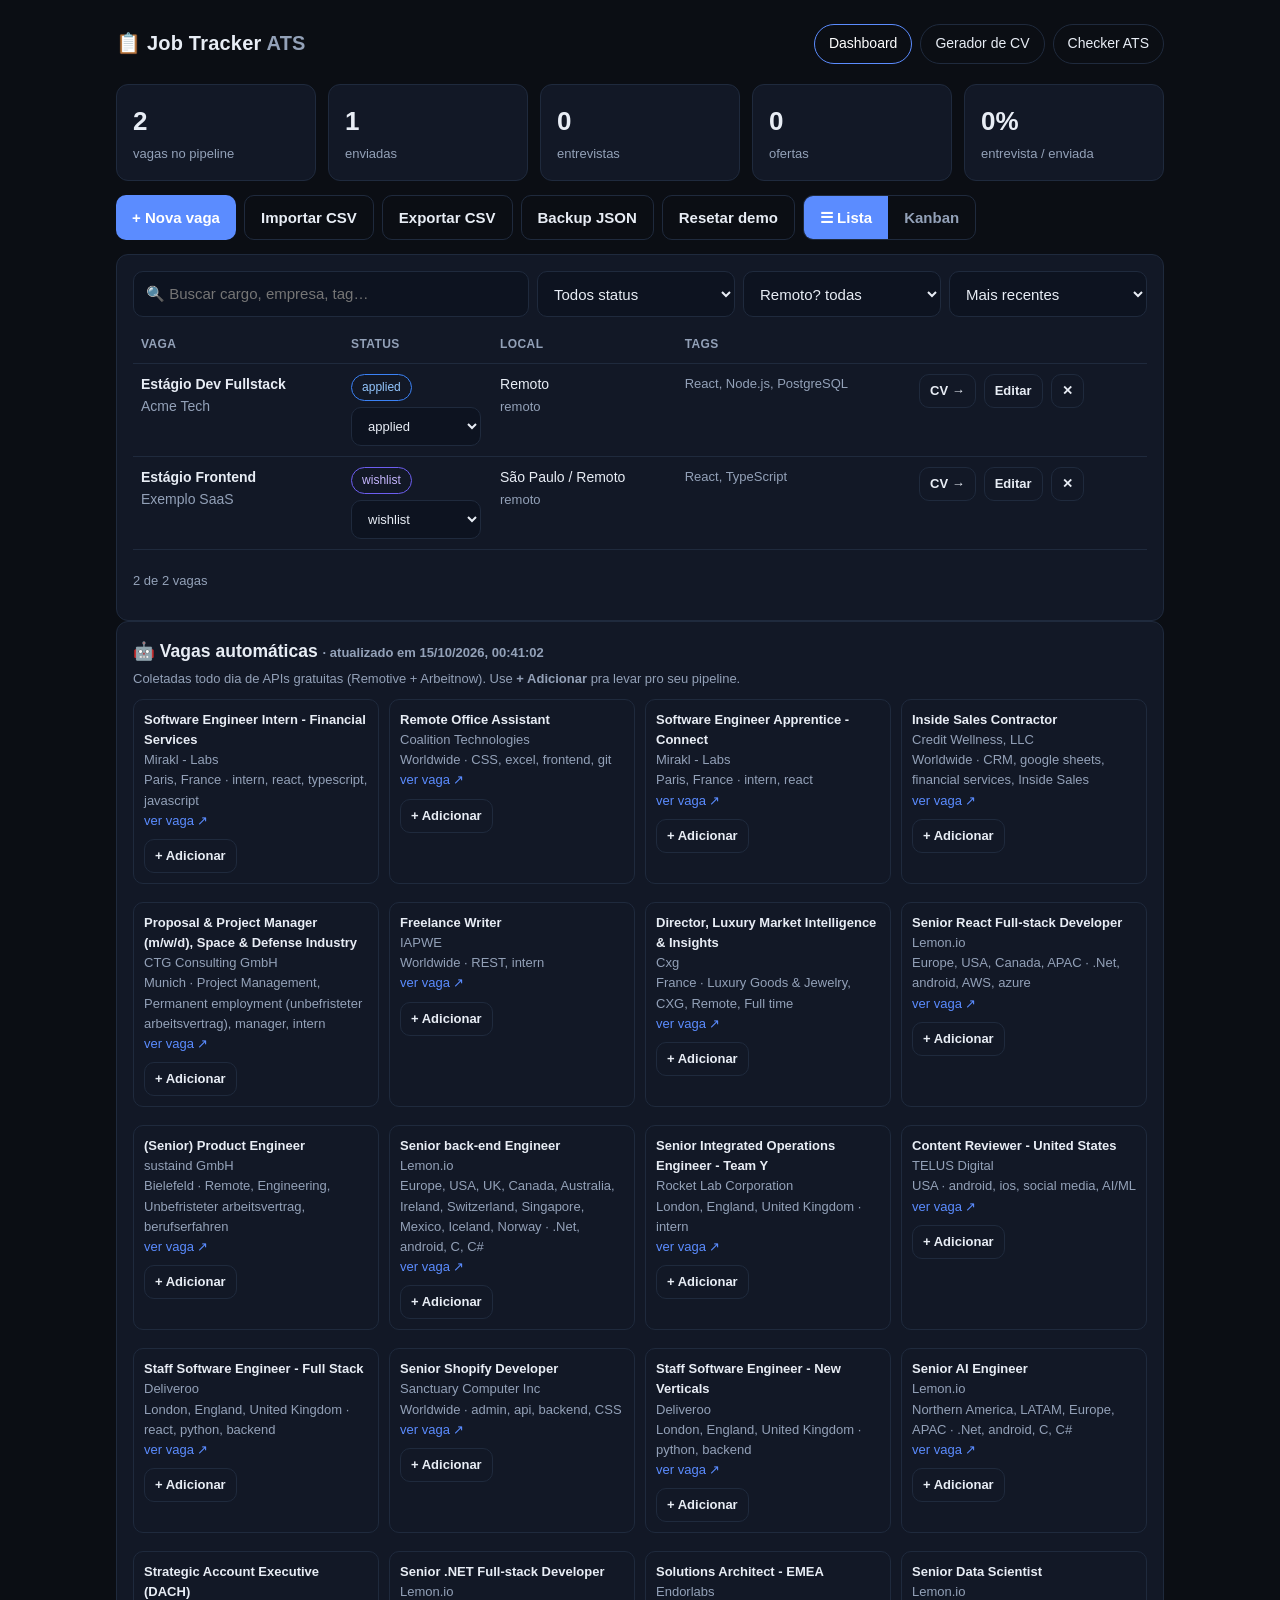
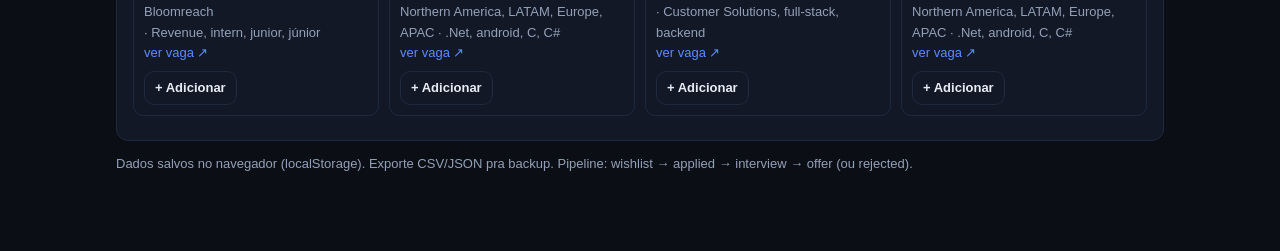
==== index.html @ 481e4ed4 "feat: pipeline de vagas + CV ATS + checker + scraper automático (demo, sem dados pessoais)" ====
<!doctype html>
<html lang="pt-BR">
<head>
<meta charset="utf-8"><meta name="viewport" content="width=device-width,initial-scale=1">
<title>Job Tracker ATS — Dashboard</title>
<link rel="stylesheet" href="assets/css/style.css">
</head>
<body>
<div class="wrap">
<header class="top">
  <div class="brand">📋 Job Tracker <span class="muted">ATS</span></div>
  <nav><a class="active" href="index.html">Dashboard</a><a href="builder.html">Gerador de CV</a><a href="checker.html">Checker ATS</a></nav>
</header>

<div class="grid stats" id="stats"></div>

<div class="toolbar">
  <button id="btnNew">+ Nova vaga</button>
  <button class="ghost" id="btnCSV">Importar CSV</button>
  <button class="ghost" id="btnExpCSV">Exportar CSV</button>
  <button class="ghost" id="btnExpJSON">Backup JSON</button>
  <button class="ghost" id="btnReset">Resetar demo</button>
  <span class="view-toggle"><button id="vList">☰ Lista</button><button id="vKanban">Kanban</button></span>
  <input type="file" id="fileCSV" accept=".csv" hidden>
</div>

<div class="card">
  <div class="filters">
    <input id="fSearch" placeholder="🔍 Buscar cargo, empresa, tag…">
    <select id="fStatus"><option value="">Todos status</option><option value="wishlist">Wishlist</option><option value="applied">Enviadas</option><option value="interview">Entrevista</option><option value="offer">Oferta</option><option value="rejected">Rejeitada</option></select>
    <select id="fRemote"><option value="">Remoto? todas</option><option value="yes">Só remoto</option><option value="no">Só presencial</option></select>
    <select id="fSort"><option value="new">Mais recentes</option><option value="company">Empresa A–Z</option><option value="status">Por status</option></select>
  </div>
  <div style="overflow-x:auto;margin-top:8px" id="listWrap">
  <table><thead><tr><th>Vaga</th><th>Status</th><th>Local</th><th>Tags</th><th></th></tr></thead>
  <tbody id="rows"></tbody></table>
  </div>
  <div class="kanban" id="kanban" hidden></div>
  <p class="muted small" id="count"></p>
</div>

<div class="card" id="autoJobs" hidden>
  <h3 style="margin:0 0 4px">🤖 Vagas automáticas <span class="muted small" id="autoJobsUpdated"></span></h3>
  <p class="muted small" style="margin:0 0 10px">Coletadas todo dia de APIs gratuitas (Remotive + Arbeitnow). Use <b>+ Adicionar</b> pra levar pro seu pipeline.</p>
  <div id="autoJobsList" style="display:grid;grid-template-columns:repeat(auto-fill,minmax(240px,1fr));gap:10px"></div>
</div>

<p class="muted small">Dados salvos no navegador (localStorage). Exporte CSV/JSON pra backup. Pipeline: wishlist → applied → interview → offer (ou rejected).</p>
</div>

<dialog id="modal"><form method="dialog" id="jobForm">
  <h3 id="mTitle">Nova vaga</h3>
  <input id="mJobTitle" placeholder="Cargo *" required>
  <div class="two"><input id="mCompany" placeholder="Empresa *"><input id="mLocation" placeholder="Local (ex.: Remoto)"></div>
  <div class="two">
    <select id="mStatus"><option value="wishlist">wishlist</option><option value="applied">applied</option><option value="interview">interview</option><option value="offer">offer</option><option value="rejected">rejected</option></select>
    <select id="mRemote"><option value="yes">Remoto</option><option value="no">Presencial/Híbrido</option></select>
  </div>
  <input id="mUrl" placeholder="Link da vaga (https://…)">
  <input id="mTags" placeholder="Tags separadas por vírgula (React, Node, SQL)">
  <div class="two"><input id="mApplied" type="date"><input id="mNotes" placeholder="Notas"></div>
  <div class="row"><button value="default" id="mSave">Salvar</button><button class="ghost" value="cancel" formnovalidate>Cancelar</button></div>
</form></dialog>

<script src="assets/js/store.js"></script>
<script src="assets/js/dashboard.js"></script>
</body>
</html>
---- assets/css/style.css ----
:root{
  --bg:#0b0e14; --card:#121826; --border:#1f2a3d; --fg:#e8edf5; --muted:#93a1b8;
  --accent:#5b8cff; --green:#34d399; --yellow:#fbbf24; --red:#f87171;
  --radius:12px; --max:1080px;
}
*{box-sizing:border-box}
body{margin:0;background:var(--bg);color:var(--fg);font:15px/1.55 -apple-system,"Segoe UI",Roboto,Inter,Arial,sans-serif}
a{color:var(--accent);text-decoration:none}
.wrap{max-width:var(--max);margin:0 auto;padding:24px 16px 64px}
header.top{display:flex;gap:12px;align-items:center;justify-content:space-between;flex-wrap:wrap;margin-bottom:20px}
.brand{font-weight:800;font-size:20px;letter-spacing:.2px}
nav{display:flex;gap:8px;flex-wrap:wrap}
nav a{padding:8px 14px;border:1px solid var(--border);border-radius:999px;color:var(--fg);font-size:14px}
nav a.active,nav a:hover{border-color:var(--accent);color:#fff}
.grid{display:grid;gap:12px}
.stats{grid-template-columns:repeat(auto-fit,minmax(150px,1fr))}
.card{background:var(--card);border:1px solid var(--border);border-radius:var(--radius);padding:16px}
.stat b{font-size:26px;display:block}
.stat span{color:var(--muted);font-size:13px}
.row{display:flex;gap:8px;flex-wrap:wrap;align-items:center}
input,select,textarea{background:#0d1320;border:1px solid var(--border);color:var(--fg);border-radius:10px;padding:10px 12px;font:inherit;width:100%}
input:focus,select:focus,textarea:focus{outline:1px solid var(--accent);border-color:var(--accent)}
button{background:var(--accent);border:0;color:#fff;border-radius:10px;padding:10px 16px;font:inherit;font-weight:600;cursor:pointer}
button.ghost{background:transparent;border:1px solid var(--border);color:var(--fg)}
button.small{padding:6px 10px;font-size:13px}
table{width:100%;border-collapse:collapse;font-size:14px}
th,td{text-align:left;padding:10px 8px;border-bottom:1px solid var(--border);vertical-align:top}
th{color:var(--muted);font-weight:600;font-size:12px;text-transform:uppercase;letter-spacing:.4px}
.pill{display:inline-block;padding:3px 10px;border-radius:999px;font-size:12px;border:1px solid var(--border)}
.p-wishlist{color:#c4b5fd;border-color:#6d5ef0}.p-applied{color:#93c5fd;border-color:#3b82f6}
.p-interview{color:#fcd34d;border-color:#b45309}.p-offer{color:#6ee7b7;border-color:#059669}
.p-rejected{color:#fca5a5;border-color:#dc2626}
.filters{display:grid;grid-template-columns:2fr 1fr 1fr 1fr;gap:8px}
@media(max-width:720px){.filters{grid-template-columns:1fr 1fr}}
.toolbar{display:flex;gap:8px;flex-wrap:wrap;margin:14px 0}
dialog{background:var(--card);color:var(--fg);border:1px solid var(--border);border-radius:14px;max-width:560px;width:92vw;padding:0}
dialog form{padding:20px;display:grid;gap:10px}
dialog h3{margin:0 0 4px}
.two{display:grid;grid-template-columns:1fr 1fr;gap:10px}
@media(max-width:560px){.two{grid-template-columns:1fr}}
.cols{display:grid;grid-template-columns:1fr 1fr;gap:12px}
@media(max-width:860px){.cols{grid-template-columns:1fr}}
.score{font-size:44px;font-weight:800}
.bar{height:10px;background:#0d1320;border-radius:99px;overflow:hidden;border:1px solid var(--border)}
.bar i{display:block;height:100%;background:linear-gradient(90deg,var(--red),var(--yellow),var(--green));width:0}
.fix{border-left:3px solid var(--yellow);padding:6px 10px;margin:6px 0;background:#0d1320;border-radius:0 8px 8px 0;font-size:14px}
.fix.ok{border-color:var(--green)}
.muted{color:var(--muted)} .small{font-size:13px}
/* ---- kanban ---- */
.view-toggle{display:inline-flex;border:1px solid var(--border);border-radius:10px;overflow:hidden}
.view-toggle button{border-radius:0;background:transparent;color:var(--muted);border:0}
.view-toggle button.on{background:var(--accent);color:#fff}
.kanban{display:grid;grid-template-columns:repeat(5,minmax(190px,1fr));gap:10px;overflow-x:auto;margin-top:8px}
.kcol{background:#0d1320;border:1px solid var(--border);border-radius:var(--radius);padding:10px;min-height:120px}
.kcol h4{margin:2px 2px 10px;font-size:12px;text-transform:uppercase;letter-spacing:.5px;color:var(--muted)}
.kcard{background:var(--card);border:1px solid var(--border);border-radius:10px;padding:10px;margin-bottom:8px;font-size:13px}
.kcard b{display:block}
.kcard .mv{display:flex;gap:4px;margin-top:8px;flex-wrap:wrap}
/* ---- resume preview: ATS-safe, single column, print clean ---- */
.resume{background:#fff;color:#111;border-radius:8px;padding:40px 44px;font:13.5px/1.5 Georgia,"Times New Roman",serif}
.resume h1{font-size:24px;margin:0;font-family:Arial,Helvetica,sans-serif}
.resume h2{font-size:13px;text-transform:uppercase;letter-spacing:1px;border-bottom:1px solid #333;padding-bottom:3px;margin:18px 0 8px;font-family:Arial,Helvetica,sans-serif}
.resume p,.resume li{font-size:13.5px}
.resume ul{margin:4px 0;padding-left:20px}
@media print{
  @page{margin:14mm}
  body{background:#fff} header.top,nav,.toolbar,.filters,.no-print{display:none!important}
  .wrap{max-width:none;padding:0} .card{border:0;padding:0}
  .resume{border-radius:0;padding:0}
}
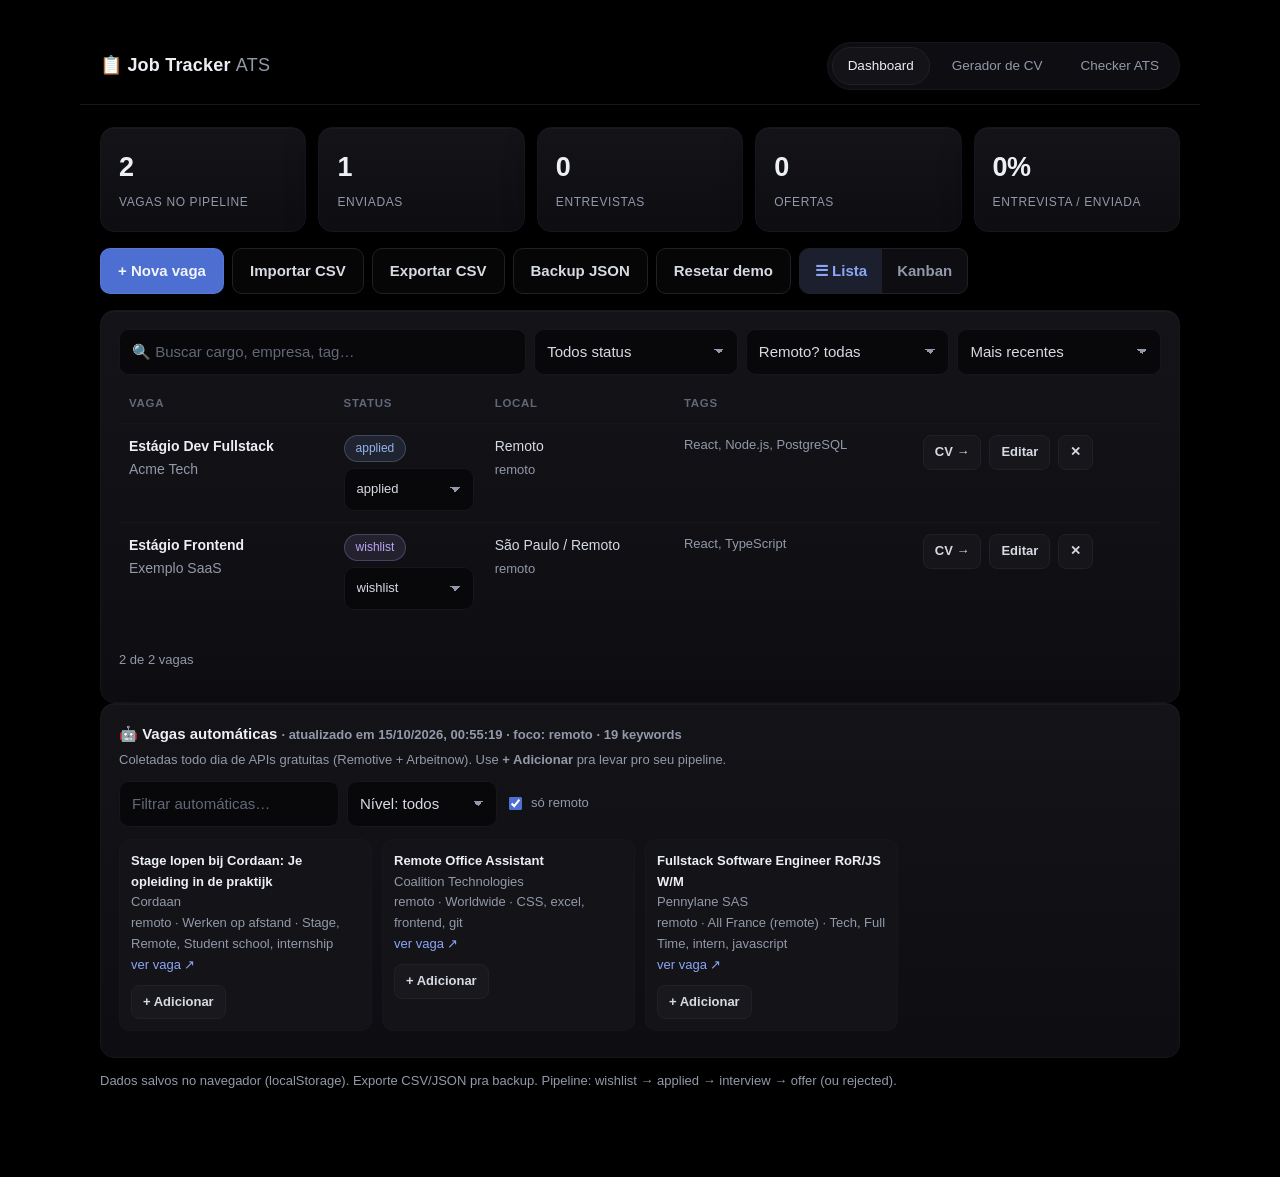
==== commit d32f5540: "feat: tema OLED + filtros configuráveis no scraper (config, excludes, remoteOnly, UI)" ====
--- a/index.html
+++ b/index.html
@@ -42,6 +42,11 @@
 <div class="card" id="autoJobs" hidden>
   <h3 style="margin:0 0 4px">🤖 Vagas automáticas <span class="muted small" id="autoJobsUpdated"></span></h3>
   <p class="muted small" style="margin:0 0 10px">Coletadas todo dia de APIs gratuitas (Remotive + Arbeitnow). Use <b>+ Adicionar</b> pra levar pro seu pipeline.</p>
+  <div class="auto-filters">
+    <input id="autoSearch" placeholder="Filtrar automáticas…" style="max-width:220px">
+    <select id="autoLevel" style="max-width:150px"><option value="">Nível: todos</option><option value="estagio">Estágio</option><option value="junior">Júnior</option><option value="outro">Outro</option></select>
+    <label class="muted small" style="display:flex;gap:6px;align-items:center"><input type="checkbox" id="autoRemote"> só remoto</label>
+  </div>
   <div id="autoJobsList" style="display:grid;grid-template-columns:repeat(auto-fill,minmax(240px,1fr));gap:10px"></div>
 </div>
 
--- a/assets/css/style.css
+++ b/assets/css/style.css
@@ -1,70 +1,110 @@
 :root{
-  --bg:#0b0e14; --card:#121826; --border:#1f2a3d; --fg:#e8edf5; --muted:#93a1b8;
-  --accent:#5b8cff; --green:#34d399; --yellow:#fbbf24; --red:#f87171;
-  --radius:12px; --max:1080px;
+  --bg:#000000; --bg-soft:#060608; --card:#0d0d12; --card-2:#131318; --inset:#08080b;
+  --border:#202028; --border-soft:#16161c; --fg:#d6dae3; --fg-strong:#eceff4;
+  --muted:#9299a9; --faint:#616878; --accent:#8ba6f5;
+  --accent-fill:#4c6fd1; --accent-fill-hi:#5a7fe3; --accent-wash:rgba(139,166,245,.12);
+  --green:#57c98d; --green-wash:rgba(87,201,141,.12);
+  --amber:#dfc08a; --amber-wash:rgba(223,192,138,.06);
+  --red:#dd7f88;   --red-wash:rgba(221,127,136,.12);
+  --violet:#b9a7f2; --violet-wash:rgba(185,167,242,.12);
+  --blue:#93b4e8;  --blue-wash:rgba(147,180,232,.12);
+  --radius:14px; --max:1120px; --ease:cubic-bezier(.2,.7,.3,1);
 }
 *{box-sizing:border-box}
-body{margin:0;background:var(--bg);color:var(--fg);font:15px/1.55 -apple-system,"Segoe UI",Roboto,Inter,Arial,sans-serif}
-a{color:var(--accent);text-decoration:none}
-.wrap{max-width:var(--max);margin:0 auto;padding:24px 16px 64px}
-header.top{display:flex;gap:12px;align-items:center;justify-content:space-between;flex-wrap:wrap;margin-bottom:20px}
-.brand{font-weight:800;font-size:20px;letter-spacing:.2px}
-nav{display:flex;gap:8px;flex-wrap:wrap}
-nav a{padding:8px 14px;border:1px solid var(--border);border-radius:999px;color:var(--fg);font-size:14px}
-nav a.active,nav a:hover{border-color:var(--accent);color:#fff}
+html{color-scheme:dark}
+body{margin:0;background:var(--bg);color:var(--fg);font:15px/1.6 -apple-system,BlinkMacSystemFont,"Segoe UI",Roboto,Inter,Arial,sans-serif;-webkit-font-smoothing:antialiased}
+::selection{background:rgba(139,166,245,.28)}
+a{color:var(--accent);text-decoration:none;transition:color .18s var(--ease)}
+a:hover{color:#b3c6fa}
+.wrap{max-width:var(--max);margin:0 auto;padding:28px 20px 72px}
+header.top{position:sticky;top:0;z-index:20;display:flex;gap:14px;align-items:center;justify-content:space-between;flex-wrap:wrap;margin:0 -20px 22px;padding:14px 20px;background:rgba(0,0,0,.72);backdrop-filter:blur(14px);-webkit-backdrop-filter:blur(14px);border-bottom:1px solid var(--border-soft)}
+.brand{font-weight:700;font-size:18px;letter-spacing:.2px;color:var(--fg-strong)}
+.brand .muted{font-weight:500}
+nav{display:flex;gap:6px;flex-wrap:wrap;background:var(--card);border:1px solid var(--border-soft);border-radius:999px;padding:4px}
+nav a{padding:7px 15px;border-radius:999px;color:var(--muted);font-size:13.5px;font-weight:500;border:1px solid transparent}
+nav a:hover{color:var(--fg-strong)}
+nav a.active{color:var(--fg-strong);background:var(--card-2);border-color:var(--border)}
 .grid{display:grid;gap:12px}
 .stats{grid-template-columns:repeat(auto-fit,minmax(150px,1fr))}
-.card{background:var(--card);border:1px solid var(--border);border-radius:var(--radius);padding:16px}
-.stat b{font-size:26px;display:block}
-.stat span{color:var(--muted);font-size:13px}
+.card{background:linear-gradient(180deg,var(--card-2),var(--card));border:1px solid var(--border-soft);border-radius:var(--radius);padding:18px;box-shadow:0 1px 0 rgba(255,255,255,.03) inset,0 12px 32px rgba(0,0,0,.45)}
+.stat{transition:border-color .2s var(--ease),transform .2s var(--ease)}
+.stat:hover{border-color:var(--border);transform:translateY(-1px)}
+.stat b{font-size:27px;font-weight:700;color:var(--fg-strong);font-variant-numeric:tabular-nums;letter-spacing:-.5px;display:block}
+.stat span{color:var(--muted);font-size:12px;text-transform:uppercase;letter-spacing:.6px}
 .row{display:flex;gap:8px;flex-wrap:wrap;align-items:center}
-input,select,textarea{background:#0d1320;border:1px solid var(--border);color:var(--fg);border-radius:10px;padding:10px 12px;font:inherit;width:100%}
-input:focus,select:focus,textarea:focus{outline:1px solid var(--accent);border-color:var(--accent)}
-button{background:var(--accent);border:0;color:#fff;border-radius:10px;padding:10px 16px;font:inherit;font-weight:600;cursor:pointer}
-button.ghost{background:transparent;border:1px solid var(--border);color:var(--fg)}
-button.small{padding:6px 10px;font-size:13px}
+input,select,textarea{background:var(--inset);border:1px solid var(--border-soft);color:var(--fg);border-radius:10px;padding:10px 12px;font:inherit;width:100%;transition:border-color .18s var(--ease),box-shadow .18s var(--ease),background .18s var(--ease)}
+input::placeholder,textarea::placeholder{color:var(--faint)}
+input:hover,select:hover,textarea:hover{border-color:var(--border)}
+input:focus,select:focus,textarea:focus{outline:none;border-color:rgba(139,166,245,.55);box-shadow:0 0 0 3px rgba(139,166,245,.16);background:#0a0a0e}
+select{appearance:none;background-image:linear-gradient(45deg,transparent 50%,var(--muted) 50%),linear-gradient(135deg,var(--muted) 50%,transparent 50%);background-position:calc(100% - 18px) 50%,calc(100% - 13px) 50%;background-size:5px 5px;background-repeat:no-repeat;padding-right:30px}
+button{background:var(--accent-fill);border:1px solid rgba(255,255,255,.06);color:#f2f4fa;border-radius:10px;padding:10px 17px;font:inherit;font-weight:600;cursor:pointer;transition:background .18s var(--ease),transform .12s var(--ease),box-shadow .18s var(--ease),border-color .18s var(--ease)}
+button:hover{background:var(--accent-fill-hi);box-shadow:0 4px 18px rgba(76,111,209,.35)}
+button:active{transform:scale(.98)}
+button.ghost{background:rgba(255,255,255,.025);border:1px solid var(--border);color:var(--fg)}
+button.ghost:hover{background:rgba(255,255,255,.06);border-color:#2c2c36;box-shadow:none;color:var(--fg-strong)}
+button.small{padding:6px 11px;font-size:13px;border-radius:8px}
+button:disabled{opacity:.35;cursor:default;transform:none;box-shadow:none}
+button:focus-visible,input:focus-visible,select:focus-visible,a:focus-visible{outline:2px solid rgba(139,166,245,.6);outline-offset:2px}
 table{width:100%;border-collapse:collapse;font-size:14px}
-th,td{text-align:left;padding:10px 8px;border-bottom:1px solid var(--border);vertical-align:top}
-th{color:var(--muted);font-weight:600;font-size:12px;text-transform:uppercase;letter-spacing:.4px}
-.pill{display:inline-block;padding:3px 10px;border-radius:999px;font-size:12px;border:1px solid var(--border)}
-.p-wishlist{color:#c4b5fd;border-color:#6d5ef0}.p-applied{color:#93c5fd;border-color:#3b82f6}
-.p-interview{color:#fcd34d;border-color:#b45309}.p-offer{color:#6ee7b7;border-color:#059669}
-.p-rejected{color:#fca5a5;border-color:#dc2626}
+th,td{text-align:left;padding:11px 10px;border-bottom:1px solid var(--border-soft);vertical-align:top}
+tbody tr{transition:background .15s var(--ease)}
+tbody tr:hover{background:rgba(255,255,255,.022)}
+tbody tr:last-child td{border-bottom:0}
+th{color:var(--faint);font-weight:600;font-size:11.5px;text-transform:uppercase;letter-spacing:.7px}
+td b{color:var(--fg-strong);font-weight:600}
+.pill{display:inline-block;padding:3px 11px;border-radius:999px;font-size:12px;font-weight:500;border:1px solid transparent;white-space:nowrap}
+.p-wishlist{color:var(--violet);background:var(--violet-wash);border-color:rgba(185,167,242,.25)}.p-applied{color:var(--blue);background:var(--blue-wash);border-color:rgba(147,180,232,.25)}
+.p-interview{color:var(--amber);background:var(--amber-wash);border-color:rgba(223,192,138,.25)}.p-offer{color:var(--green);background:var(--green-wash);border-color:rgba(87,201,141,.25)}
+.p-rejected{color:var(--red);background:var(--red-wash);border-color:rgba(221,127,136,.25)}
 .filters{display:grid;grid-template-columns:2fr 1fr 1fr 1fr;gap:8px}
 @media(max-width:720px){.filters{grid-template-columns:1fr 1fr}}
-.toolbar{display:flex;gap:8px;flex-wrap:wrap;margin:14px 0}
-dialog{background:var(--card);color:var(--fg);border:1px solid var(--border);border-radius:14px;max-width:560px;width:92vw;padding:0}
-dialog form{padding:20px;display:grid;gap:10px}
-dialog h3{margin:0 0 4px}
+.toolbar{display:flex;gap:8px;flex-wrap:wrap;margin:16px 0;align-items:center}
+dialog{background:var(--card-2);color:var(--fg);border:1px solid var(--border);border-radius:16px;max-width:560px;width:92vw;padding:0;box-shadow:0 24px 80px rgba(0,0,0,.7)}
+dialog::backdrop{background:rgba(0,0,0,.65);backdrop-filter:blur(3px)}
+dialog form{padding:22px;display:grid;gap:10px}
+dialog h3{margin:0 0 4px;color:var(--fg-strong)}
 .two{display:grid;grid-template-columns:1fr 1fr;gap:10px}
 @media(max-width:560px){.two{grid-template-columns:1fr}}
 .cols{display:grid;grid-template-columns:1fr 1fr;gap:12px}
 @media(max-width:860px){.cols{grid-template-columns:1fr}}
-.score{font-size:44px;font-weight:800}
-.bar{height:10px;background:#0d1320;border-radius:99px;overflow:hidden;border:1px solid var(--border)}
-.bar i{display:block;height:100%;background:linear-gradient(90deg,var(--red),var(--yellow),var(--green));width:0}
-.fix{border-left:3px solid var(--yellow);padding:6px 10px;margin:6px 0;background:#0d1320;border-radius:0 8px 8px 0;font-size:14px}
-.fix.ok{border-color:var(--green)}
+.score{font-size:46px;font-weight:700;color:var(--fg-strong);letter-spacing:-1px;font-variant-numeric:tabular-nums}
+.bar{height:8px;background:var(--inset);border-radius:99px;overflow:hidden;border:1px solid var(--border-soft)}
+.bar i{display:block;height:100%;background:linear-gradient(90deg,#8a5f63,var(--amber),var(--green));width:0;transition:width .5s var(--ease);border-radius:99px}
+.fix{border-left:3px solid var(--amber);padding:8px 12px;margin:7px 0;background:rgba(223,192,138,.06);border-radius:0 9px 9px 0;font-size:13.5px;color:var(--fg)}
+.fix.ok{border-color:var(--green);background:var(--green-wash)}
 .muted{color:var(--muted)} .small{font-size:13px}
+.auto-filters{display:flex;gap:8px;flex-wrap:wrap;align-items:center;margin:0 0 12px}
+.auto-filters input[type="checkbox"]{width:auto;accent-color:var(--accent-fill)}
+h3{color:var(--fg-strong);font-size:15px}
+h4{color:var(--fg-strong);font-size:14px;margin:16px 0 6px}
 /* ---- kanban ---- */
-.view-toggle{display:inline-flex;border:1px solid var(--border);border-radius:10px;overflow:hidden}
-.view-toggle button{border-radius:0;background:transparent;color:var(--muted);border:0}
-.view-toggle button.on{background:var(--accent);color:#fff}
-.kanban{display:grid;grid-template-columns:repeat(5,minmax(190px,1fr));gap:10px;overflow-x:auto;margin-top:8px}
-.kcol{background:#0d1320;border:1px solid var(--border);border-radius:var(--radius);padding:10px;min-height:120px}
-.kcol h4{margin:2px 2px 10px;font-size:12px;text-transform:uppercase;letter-spacing:.5px;color:var(--muted)}
-.kcard{background:var(--card);border:1px solid var(--border);border-radius:10px;padding:10px;margin-bottom:8px;font-size:13px}
-.kcard b{display:block}
-.kcard .mv{display:flex;gap:4px;margin-top:8px;flex-wrap:wrap}
+.view-toggle{display:inline-flex;border:1px solid var(--border);border-radius:10px;overflow:hidden;background:var(--card)}
+.view-toggle button{border-radius:0;background:transparent;color:var(--muted);border:0;box-shadow:none;padding:10px 15px}
+.view-toggle button:hover{background:rgba(255,255,255,.04);color:var(--fg)}
+.view-toggle button.on{background:var(--accent-wash);color:var(--accent)}
+.kanban{display:grid;grid-template-columns:repeat(5,minmax(200px,1fr));gap:10px;overflow-x:auto;margin-top:10px;padding-bottom:6px}
+.kcol{background:var(--bg-soft);border:1px solid var(--border-soft);border-radius:var(--radius);padding:10px;min-height:130px}
+.kcol h4{margin:2px 2px 10px;font-size:11.5px;text-transform:uppercase;letter-spacing:.7px;color:var(--faint)}
+.kcard{background:var(--card-2);border:1px solid var(--border-soft);border-radius:11px;padding:11px;margin-bottom:8px;font-size:13px;transition:border-color .18s var(--ease),transform .18s var(--ease),box-shadow .18s var(--ease)}
+.kcard:hover{border-color:var(--border);transform:translateY(-1px);box-shadow:0 8px 22px rgba(0,0,0,.5)}
+.kcard b{display:block;color:var(--fg-strong);font-weight:600}
+.kcard .mv{display:flex;gap:4px;margin-top:9px;flex-wrap:wrap}
 /* ---- resume preview: ATS-safe, single column, print clean ---- */
-.resume{background:#fff;color:#111;border-radius:8px;padding:40px 44px;font:13.5px/1.5 Georgia,"Times New Roman",serif}
-.resume h1{font-size:24px;margin:0;font-family:Arial,Helvetica,sans-serif}
-.resume h2{font-size:13px;text-transform:uppercase;letter-spacing:1px;border-bottom:1px solid #333;padding-bottom:3px;margin:18px 0 8px;font-family:Arial,Helvetica,sans-serif}
+.resume{background:#fff;color:#161616;border-radius:8px;padding:40px 44px;font:13.5px/1.5 Georgia,"Times New Roman",serif;box-shadow:0 20px 60px rgba(0,0,0,.6)}
+.resume h1{font-size:24px;margin:0;font-family:Arial,Helvetica,sans-serif;color:#000}
+.resume h2{font-size:13px;text-transform:uppercase;letter-spacing:1px;border-bottom:1px solid #333;padding-bottom:3px;margin:18px 0 8px;font-family:Arial,Helvetica,sans-serif;color:#000}
 .resume p,.resume li{font-size:13.5px}
 .resume ul{margin:4px 0;padding-left:20px}
+::-webkit-scrollbar{width:10px;height:10px}
+::-webkit-scrollbar-track{background:transparent}
+::-webkit-scrollbar-thumb{background:#23232c;border-radius:99px;border:2px solid #000}
+::-webkit-scrollbar-thumb:hover{background:#2e2e38}
 @media print{
   @page{margin:14mm}
   body{background:#fff} header.top,nav,.toolbar,.filters,.no-print{display:none!important}
-  .wrap{max-width:none;padding:0} .card{border:0;padding:0}
-  .resume{border-radius:0;padding:0}
+  .wrap{max-width:none;padding:0} .card{border:0;padding:0;box-shadow:none;background:#fff}
+  .resume{border-radius:0;padding:0;box-shadow:none}
 }
+@media (prefers-reduced-motion:reduce){
+  *,*::before,*::after{transition:none!important;animation:none!important}
+}
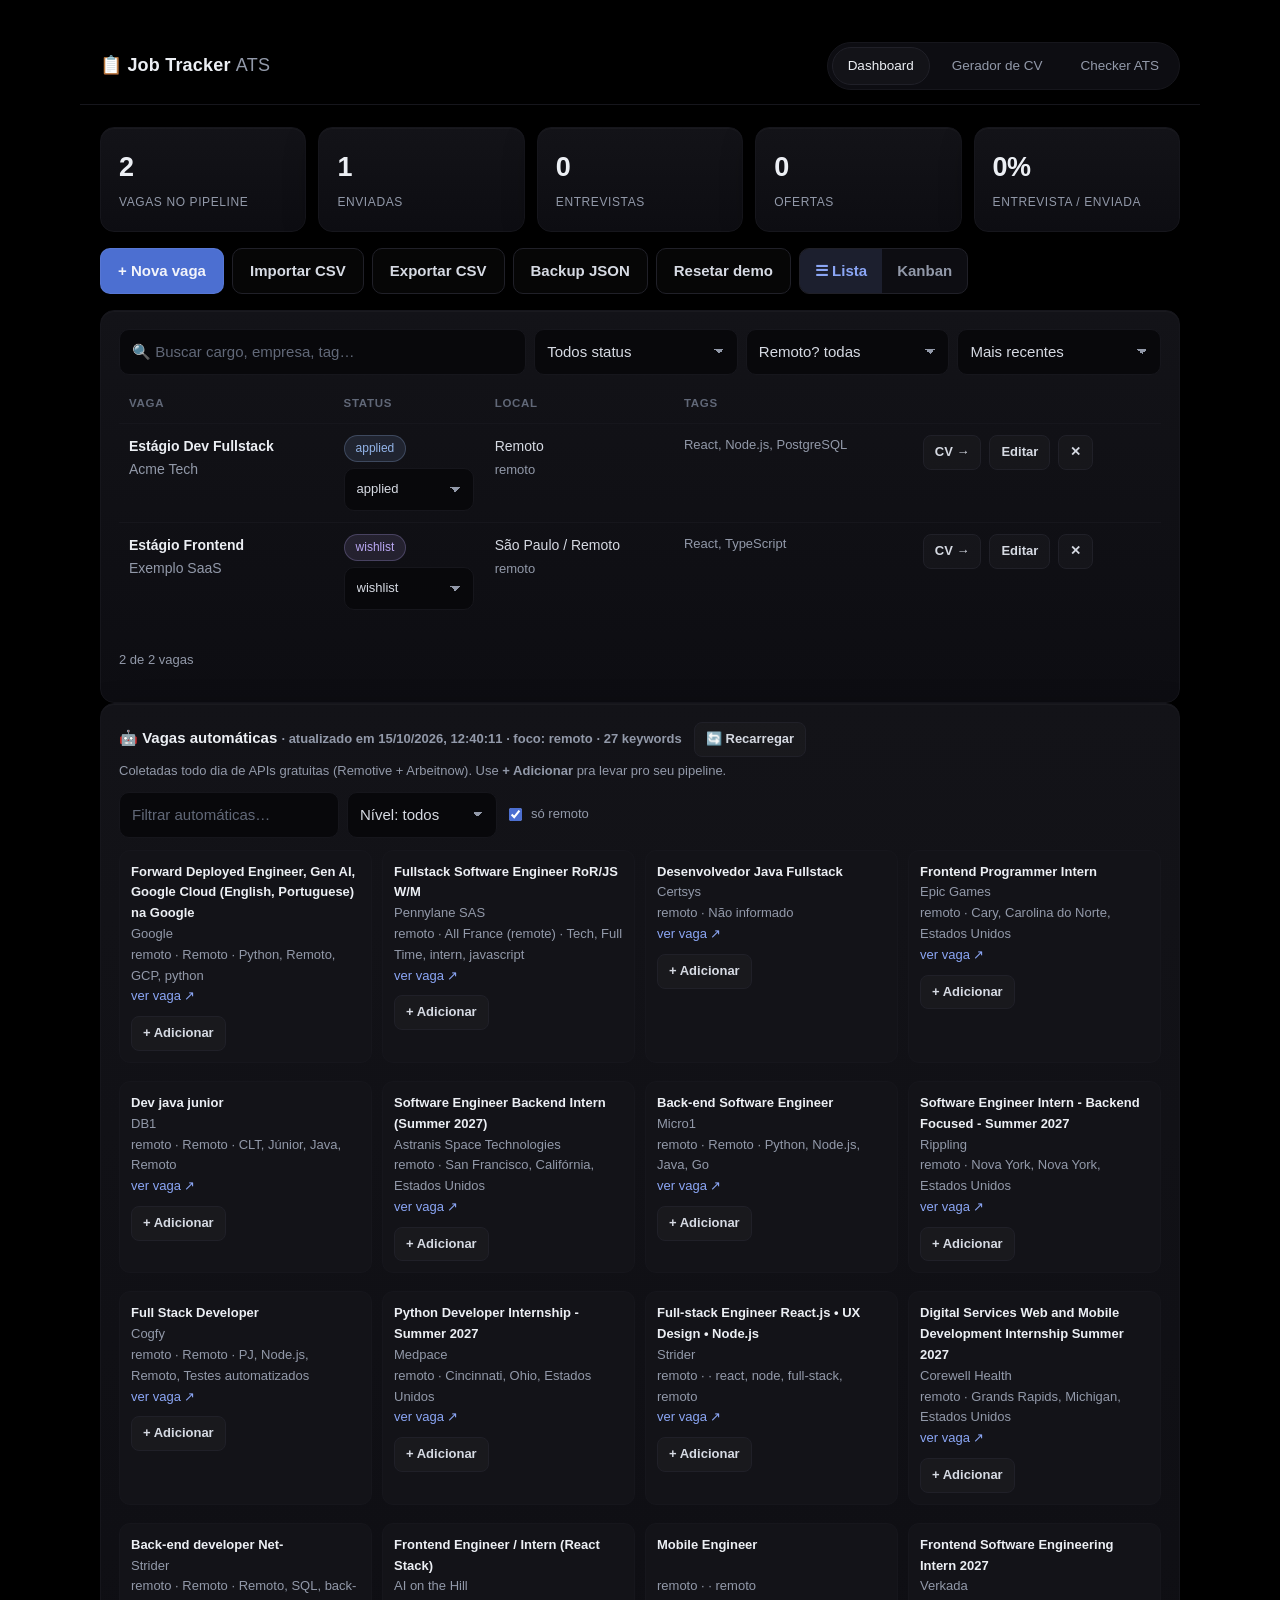
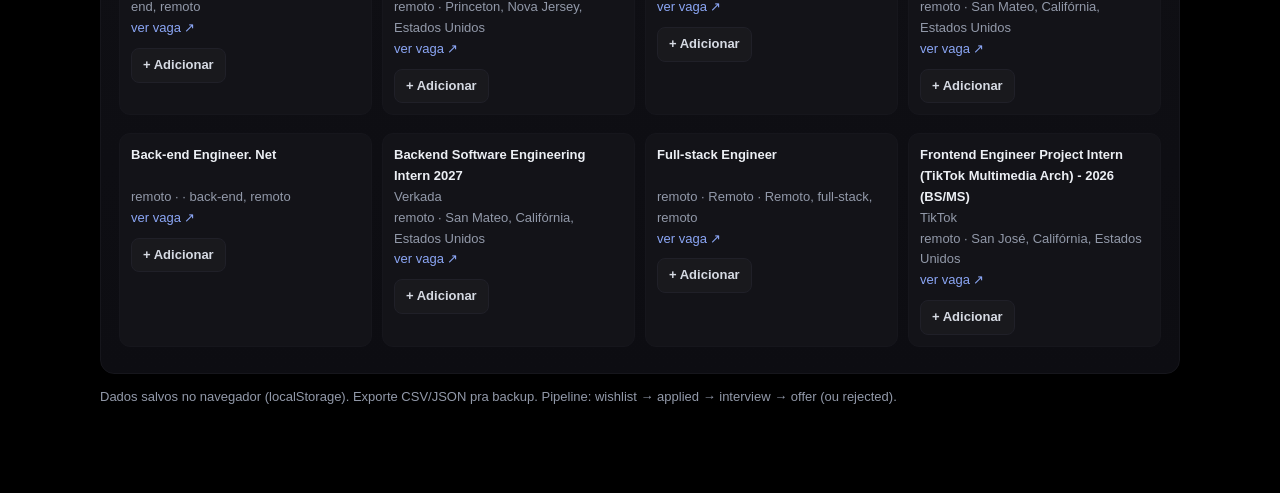
==== commit 056ebde9: "feat: botao Recarregar automaticas + run-scrape.cmd + Task Scheduler diaria" ====
--- a/index.html
+++ b/index.html
@@ -40,7 +40,8 @@
 </div>
 
 <div class="card" id="autoJobs" hidden>
-  <h3 style="margin:0 0 4px">🤖 Vagas automáticas <span class="muted small" id="autoJobsUpdated"></span></h3>
+  <h3 style="margin:0 0 4px">🤖 Vagas automáticas <span class="muted small" id="autoJobsUpdated"></span>
+    <button class="ghost small" id="btnRefreshAuto" style="margin-left:8px">🔄 Recarregar</button></h3>
   <p class="muted small" style="margin:0 0 10px">Coletadas todo dia de APIs gratuitas (Remotive + Arbeitnow). Use <b>+ Adicionar</b> pra levar pro seu pipeline.</p>
   <div class="auto-filters">
     <input id="autoSearch" placeholder="Filtrar automáticas…" style="max-width:220px">
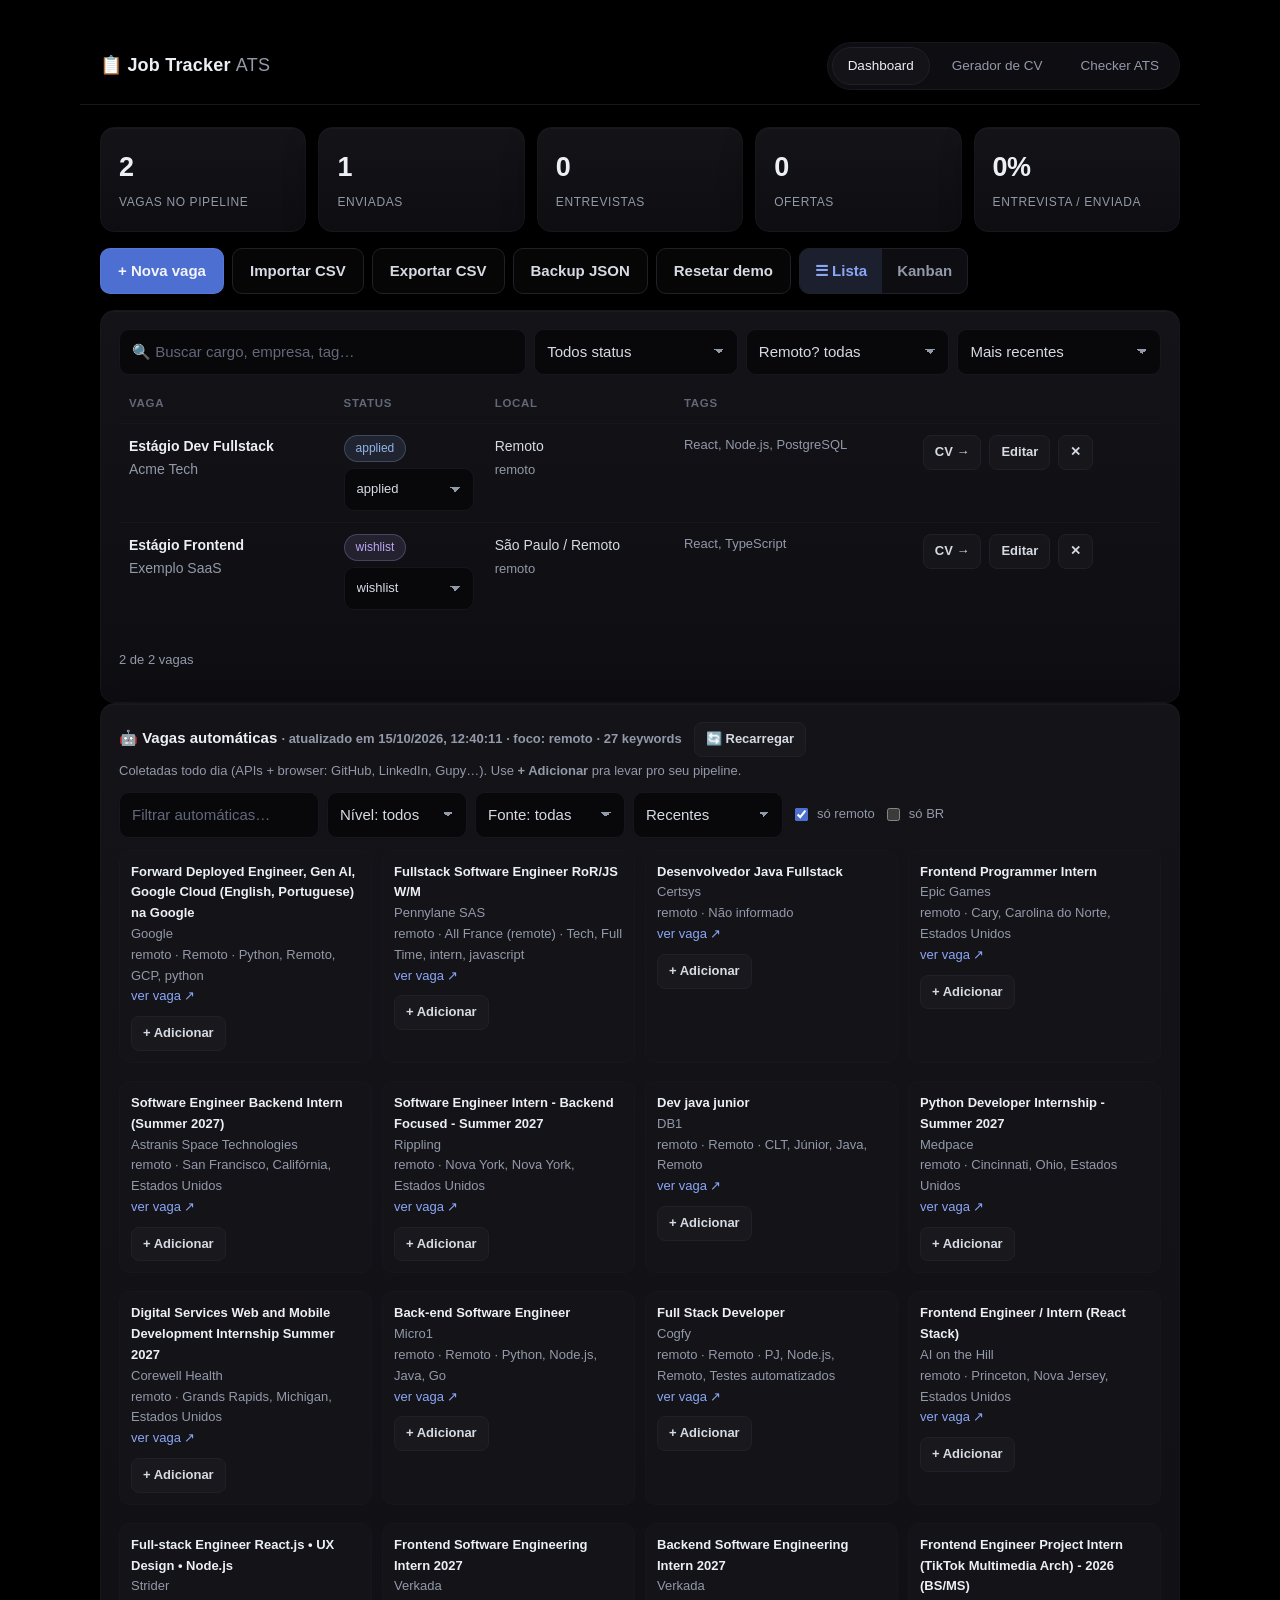
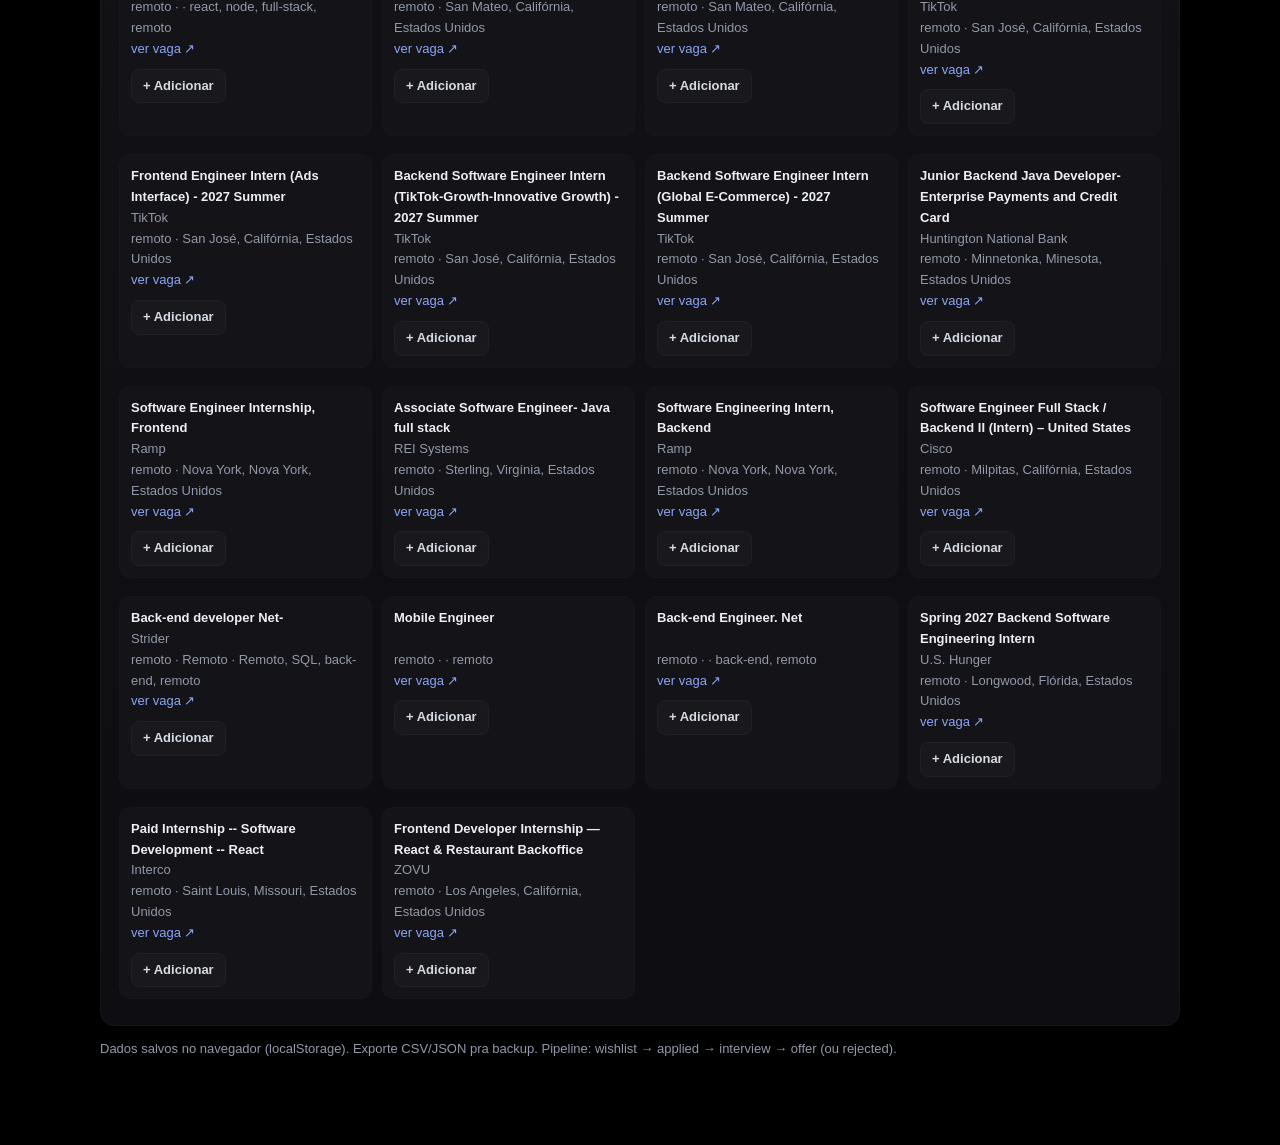
==== commit e1b8ed7f: "feat: filtros BR/remoto/fonte/ordem nas automaticas" ====
--- a/index.html
+++ b/index.html
@@ -42,11 +42,14 @@
 <div class="card" id="autoJobs" hidden>
   <h3 style="margin:0 0 4px">🤖 Vagas automáticas <span class="muted small" id="autoJobsUpdated"></span>
     <button class="ghost small" id="btnRefreshAuto" style="margin-left:8px">🔄 Recarregar</button></h3>
-  <p class="muted small" style="margin:0 0 10px">Coletadas todo dia de APIs gratuitas (Remotive + Arbeitnow). Use <b>+ Adicionar</b> pra levar pro seu pipeline.</p>
+  <p class="muted small" style="margin:0 0 10px">Coletadas todo dia (APIs + browser: GitHub, LinkedIn, Gupy…). Use <b>+ Adicionar</b> pra levar pro seu pipeline.</p>
   <div class="auto-filters">
-    <input id="autoSearch" placeholder="Filtrar automáticas…" style="max-width:220px">
-    <select id="autoLevel" style="max-width:150px"><option value="">Nível: todos</option><option value="estagio">Estágio</option><option value="junior">Júnior</option><option value="outro">Outro</option></select>
+    <input id="autoSearch" placeholder="Filtrar automáticas…" style="max-width:200px">
+    <select id="autoLevel" style="max-width:140px"><option value="">Nível: todos</option><option value="estagio">Estágio</option><option value="junior">Júnior</option><option value="outro">Outro</option></select>
+    <select id="autoSource" style="max-width:150px"><option value="">Fonte: todas</option></select>
+    <select id="autoSort" style="max-width:150px"><option value="new">Recentes</option><option value="company">Empresa A–Z</option></select>
     <label class="muted small" style="display:flex;gap:6px;align-items:center"><input type="checkbox" id="autoRemote"> só remoto</label>
+    <label class="muted small" style="display:flex;gap:6px;align-items:center"><input type="checkbox" id="autoBR"> só BR</label>
   </div>
   <div id="autoJobsList" style="display:grid;grid-template-columns:repeat(auto-fill,minmax(240px,1fr));gap:10px"></div>
 </div>
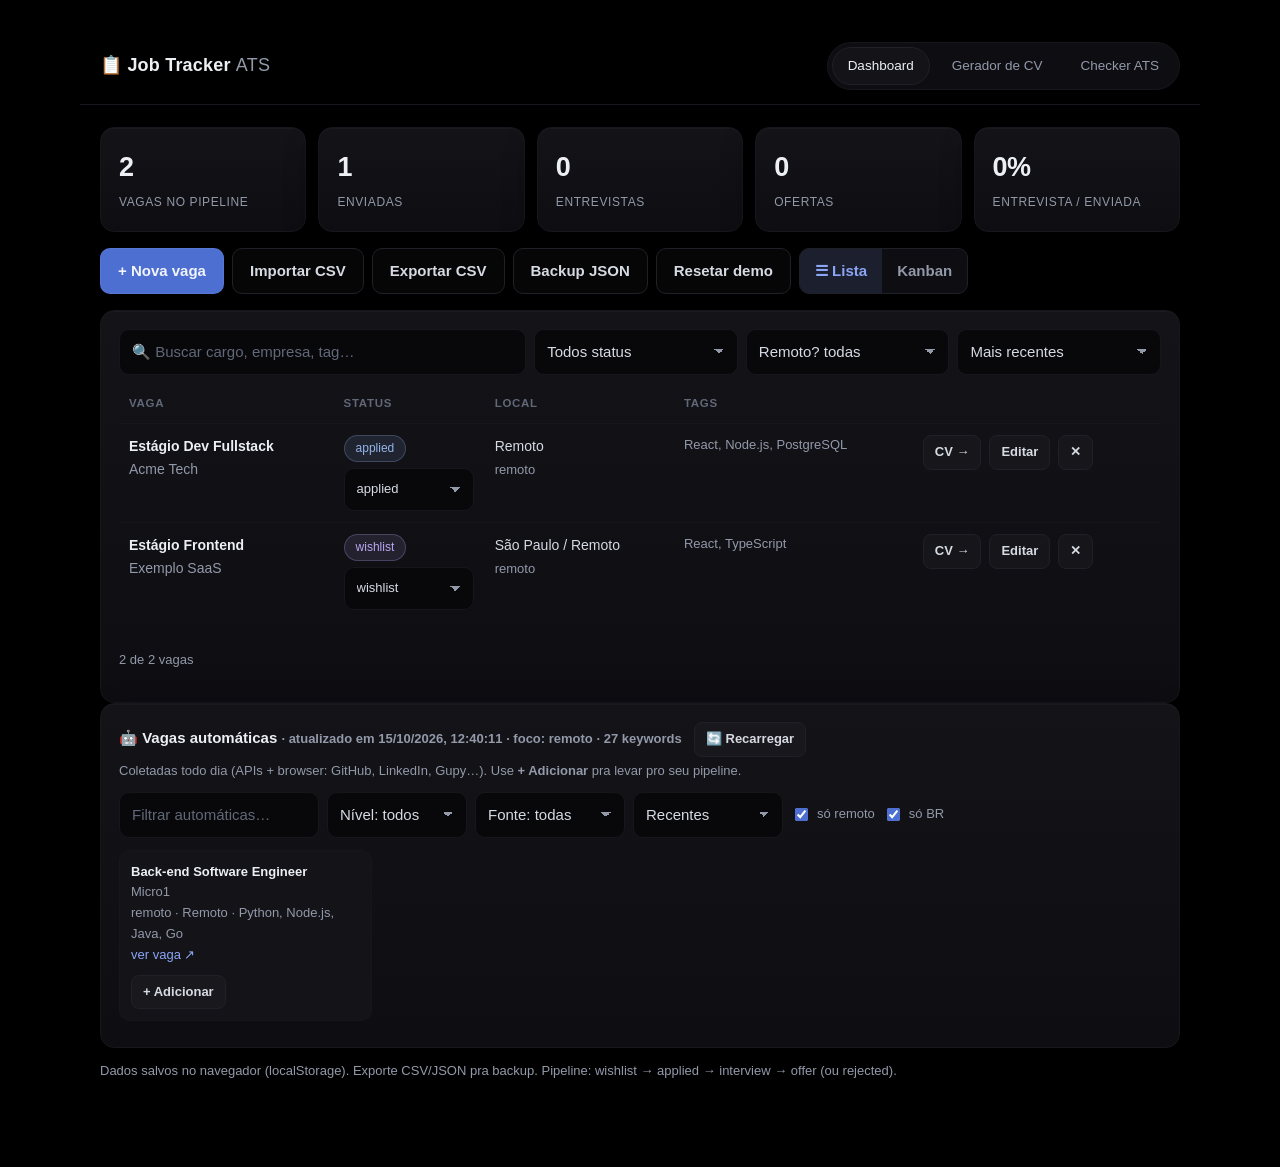
==== commit ed43e4d5: "feat: CV PT+EN (builder, tailor, telegram), foco BR remoto (+25, default)" ====
--- a/index.html
+++ b/index.html
@@ -49,7 +49,7 @@
     <select id="autoSource" style="max-width:150px"><option value="">Fonte: todas</option></select>
     <select id="autoSort" style="max-width:150px"><option value="new">Recentes</option><option value="company">Empresa A–Z</option></select>
     <label class="muted small" style="display:flex;gap:6px;align-items:center"><input type="checkbox" id="autoRemote"> só remoto</label>
-    <label class="muted small" style="display:flex;gap:6px;align-items:center"><input type="checkbox" id="autoBR"> só BR</label>
+    <label class="muted small" style="display:flex;gap:6px;align-items:center"><input type="checkbox" id="autoBR" checked> só BR</label>
   </div>
   <div id="autoJobsList" style="display:grid;grid-template-columns:repeat(auto-fill,minmax(240px,1fr));gap:10px"></div>
 </div>
